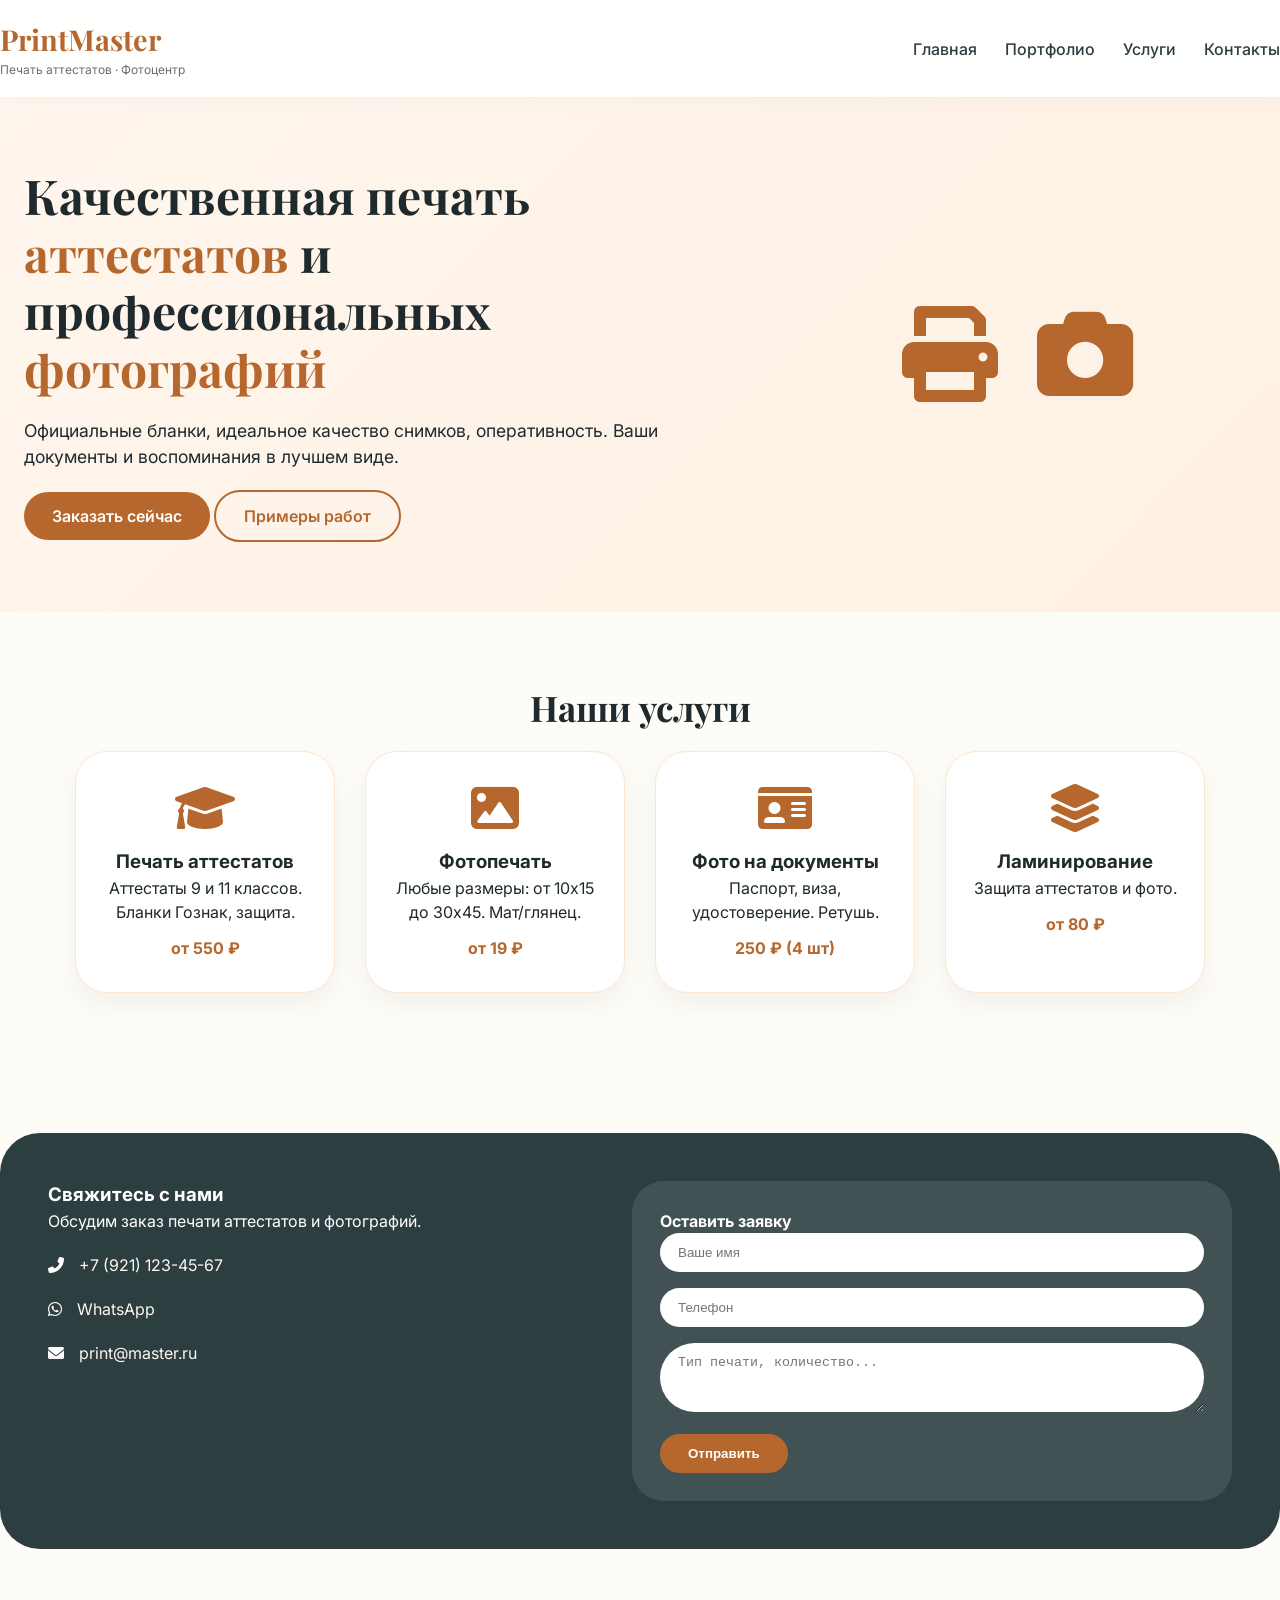
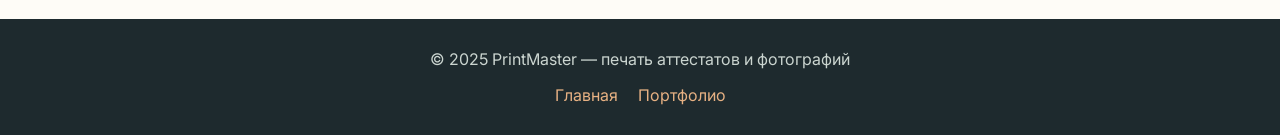
==== index.html @ b41b7007 "Add files via upload Add website" ====
<!DOCTYPE html>
<html lang="ru">
<head>
    <meta charset="UTF-8">
    <meta name="viewport" content="width=device-width, initial-scale=1.0">
    <title>PrintMaster | Печать аттестатов и фотографий</title>
    <link rel="stylesheet" href="style.css">
    <!-- Font Awesome 6 -->
    <link rel="stylesheet" href="https://cdnjs.cloudflare.com/ajax/libs/font-awesome/6.0.0-beta3/css/all.min.css">
    <!-- Google Fonts -->
    <link href="https://fonts.googleapis.com/css2?family=Inter:wght@300;400;500;600;700&family=Playfair+Display:wght@500;700&display=swap" rel="stylesheet">
</head>
<body>
<header>
    <div class="container navbar">
        <div class="logo">
            <h1>PrintMaster</h1>
            <p>Печать аттестатов · Фотоцентр</p>
        </div>
        <div class="nav-links">
            <a href="index.html">Главная</a>
            <a href="gallery.html">Портфолио</a>
            <a href="#services">Услуги</a>
            <a href="#contact">Контакты</a>
        </div>
    </div>
</header>

<main>
    <section class="hero">
        <div class="container hero-grid">
            <div class="hero-content">
                <h1>Качественная печать <span>аттестатов</span> и профессиональных <span>фотографий</span></h1>
                <p>Официальные бланки, идеальное качество снимков, оперативность. Ваши документы и воспоминания в лучшем виде.</p>
                <div class="hero-buttons">
                    <a href="#contact" class="btn">Заказать сейчас</a>
                    <a href="gallery.html" class="btn btn-outline">Примеры работ</a>
                </div>
            </div>
            <div class="hero-image">
                <i class="fas fa-print"></i>
                <i class="fas fa-camera" style="margin-left: 15px;"></i>
            </div>
        </div>
    </section>

    <section id="services" class="section">
        <div class="container">
            <div class="section-title">Наши услуги</div>
            <div class="cards-grid">
                <div class="service-card">
                    <i class="fas fa-graduation-cap service-icon"></i>
                    <h3>Печать аттестатов</h3>
                    <p>Аттестаты 9 и 11 классов. Бланки Гознак, защита.</p>
                    <div class="price-tag">от 550 ₽</div>
                </div>
                <div class="service-card">
                    <i class="fas fa-image service-icon"></i>
                    <h3>Фотопечать</h3>
                    <p>Любые размеры: от 10x15 до 30x45. Мат/глянец.</p>
                    <div class="price-tag">от 19 ₽</div>
                </div>
                <div class="service-card">
                    <i class="fas fa-id-card service-icon"></i>
                    <h3>Фото на документы</h3>
                    <p>Паспорт, виза, удостоверение. Ретушь.</p>
                    <div class="price-tag">250 ₽ (4 шт)</div>
                </div>
                <div class="service-card">
                    <i class="fas fa-layer-group service-icon"></i>
                    <h3>Ламинирование</h3>
                    <p>Защита аттестатов и фото.</p>
                    <div class="price-tag">от 80 ₽</div>
                </div>
            </div>
        </div>
    </section>

    <section id="contact" class="section contact-section">
        <div class="container contact-wrap">
            <div class="contact-info">
                <h3>Свяжитесь с нами</h3>
                <p>Обсудим заказ печати аттестатов и фотографий.</p>
                <div class="contact-detail"><i class="fas fa-phone-alt"></i> <span>+7 (921) 123-45-67</span></div>
                <div class="contact-detail"><i class="fab fa-whatsapp"></i> <a href="https://wa.me/79211234567">WhatsApp</a></div>
                <div class="contact-detail"><i class="fas fa-envelope"></i> <a href="mailto:print@master.ru">print@master.ru</a></div>
            </div>
            <div class="contact-form">
                <h4>Оставить заявку</h4>
                <form id="callbackForm">
                    <input type="text" placeholder="Ваше имя" required>
                    <input type="tel" placeholder="Телефон" required>
                    <textarea rows="3" placeholder="Тип печати, количество..."></textarea>
                    <button type="submit" class="btn">Отправить</button>
                </form>
            </div>
        </div>
    </section>
</main>
<footer>
    <div class="container">
        <p>© 2025 PrintMaster — печать аттестатов и фотографий</p>
        <div class="footer-links">
            <a href="index.html">Главная</a>
            <a href="gallery.html">Портфолио</a>
        </div>
    </div>
</footer>
<script>
    document.querySelectorAll('a[href^="#"]').forEach(anchor => {
        anchor.addEventListener('click', function(e) {
            let target = document.querySelector(this.getAttribute('href'));
            if (target) { e.preventDefault(); target.scrollIntoView({ behavior: 'smooth' }); }
        });
    });
    document.getElementById('callbackForm')?.addEventListener('submit', function(e) {
        e.preventDefault(); alert('Спасибо! Мы свяжемся с вами.'); this.reset();
    });
</script>
</body>
</html>
---- style.css ----
* {
    margin: 0;
    padding: 0;
    box-sizing: border-box;
}
body {
    font-family: 'Inter', sans-serif;
    background-color: #fefcf7;
    color: #1e2a2e;
    line-height: 1.5;
}
.container {
    max-width: 1280px;
    margin: 0 auto;
    padding: 0 24px;
}
/* header */
header {
    background: #ffffffd9;
    backdrop-filter: blur(2px);
    position: sticky;
    top: 0;
    z-index: 100;
    box-shadow: 0 4px 20px rgba(0,0,0,0.03);
}
.navbar {
    display: flex;
    justify-content: space-between;
    align-items: center;
    padding: 18px 0;
    flex-wrap: wrap;
}
.logo h1 {
    font-family: 'Playfair Display', serif;
    font-size: 1.8rem;
    color: #b5672e;
}
.logo p {
    font-size: 0.75rem;
    color: #6b6f6b;
}
.nav-links {
    display: flex;
    gap: 28px;
}
.nav-links a {
    text-decoration: none;
    font-weight: 500;
    color: #2d3e40;
}
.nav-links a:hover { color: #b5672e; }
/* buttons */
.btn {
    display: inline-block;
    background: #b5672e;
    color: white;
    padding: 12px 28px;
    border-radius: 40px;
    text-decoration: none;
    font-weight: 600;
    transition: 0.2s;
    border: none;
    cursor: pointer;
}
.btn-outline {
    background: transparent;
    border: 2px solid #b5672e;
    color: #b5672e;
}
.btn-outline:hover {
    background: #b5672e;
    color: white;
}
.btn:hover { background: #964b1c; transform: translateY(-2px); }
/* hero */
.hero {
    padding: 70px 0;
    background: linear-gradient(135deg, #fff6ed, #fef0e4);
}
.hero-grid {
    display: flex;
    align-items: center;
    gap: 40px;
    flex-wrap: wrap;
}
.hero-content { flex: 1.2; }
.hero-content h1 {
    font-size: 3rem;
    font-family: 'Playfair Display', serif;
    line-height: 1.2;
}
.hero-content h1 span { color: #b5672e; }
.hero-content p {
    font-size: 1.1rem;
    margin: 20px 0;
}
.hero-image {
    flex: 0.8;
    text-align: center;
    font-size: 6rem;
    color: #b5672e;
}
/* sections */
.section {
    padding: 70px 0;
}
.section-title {
    text-align: center;
    font-size: 2.2rem;
    font-family: 'Playfair Display', serif;
    font-weight: 700;
    margin-bottom: 16px;
}
.section-sub {
    text-align: center;
    color: #6c757d;
    margin-bottom: 48px;
}
.cards-grid {
    display: flex;
    flex-wrap: wrap;
    justify-content: center;
    gap: 30px;
}
.service-card {
    background: white;
    border-radius: 32px;
    padding: 32px 24px;
    width: 260px;
    text-align: center;
    box-shadow: 0 12px 28px rgba(0,0,0,0.05);
    border: 1px solid #ffe4ce;
}
.service-icon {
    font-size: 3rem;
    color: #b5672e;
    margin-bottom: 16px;
}
.price-tag {
    font-weight: 700;
    color: #b5672e;
    margin-top: 12px;
}
/* gallery page styles */
.gallery-grid {
    display: flex;
    flex-wrap: wrap;
    gap: 28px;
    justify-content: center;
}
.gallery-item {
    background: white;
    border-radius: 24px;
    overflow: hidden;
    width: 280px;
    box-shadow: 0 8px 20px rgba(0,0,0,0.05);
    transition: 0.2s;
    cursor: pointer;
}
.gallery-item img {
    width: 100%;
    height: 220px;
    object-fit: cover;
    transition: 0.2s;
}
.gallery-item:hover img { transform: scale(1.02); }
.gallery-caption {
    padding: 12px;
    text-align: center;
    font-weight: 500;
    background: white;
}
.gallery-note {
    text-align: center;
    margin-top: 40px;
    font-size: 0.9rem;
    color: #6c757d;
}
/* lightbox */
.lightbox {
    display: none;
    position: fixed;
    top: 0; left: 0;
    width: 100%; height: 100%;
    background: rgba(0,0,0,0.9);
    justify-content: center;
    align-items: center;
    z-index: 1000;
}
.lightbox-content {
    max-width: 90%;
    max-height: 90%;
    border-radius: 16px;
}
.close-lightbox {
    position: absolute;
    top: 30px;
    right: 40px;
    font-size: 40px;
    color: white;
    cursor: pointer;
}
/* contact */
.contact-wrap {
    background: #2d3e40;
    border-radius: 40px;
    padding: 48px;
    color: white;
    display: flex;
    flex-wrap: wrap;
    gap: 40px;
}
.contact-info { flex: 1; }
.contact-detail {
    display: flex;
    align-items: center;
    gap: 15px;
    margin-top: 20px;
}
.contact-detail a, .contact-detail span { color: #fef7f0; text-decoration: none; }
.contact-form {
    flex: 1;
    background: rgba(255,255,255,0.1);
    padding: 28px;
    border-radius: 32px;
}
.contact-form input, .contact-form textarea {
    width: 100%;
    padding: 12px 18px;
    margin-bottom: 16px;
    border-radius: 48px;
    border: none;
}
footer {
    background: #1e2a2e;
    color: #cbd5d0;
    text-align: center;
    padding: 28px;
}
.footer-links {
    margin-top: 12px;
    display: flex;
    justify-content: center;
    gap: 20px;
}
.footer-links a { color: #e7b183; text-decoration: none; }
@media (max-width: 760px) {
    .navbar { flex-direction: column; gap: 12px; }
    .hero-content h1 { font-size: 2rem; }
    .hero-grid { flex-direction: column; text-align: center; }
    .contact-wrap { flex-direction: column; }
}
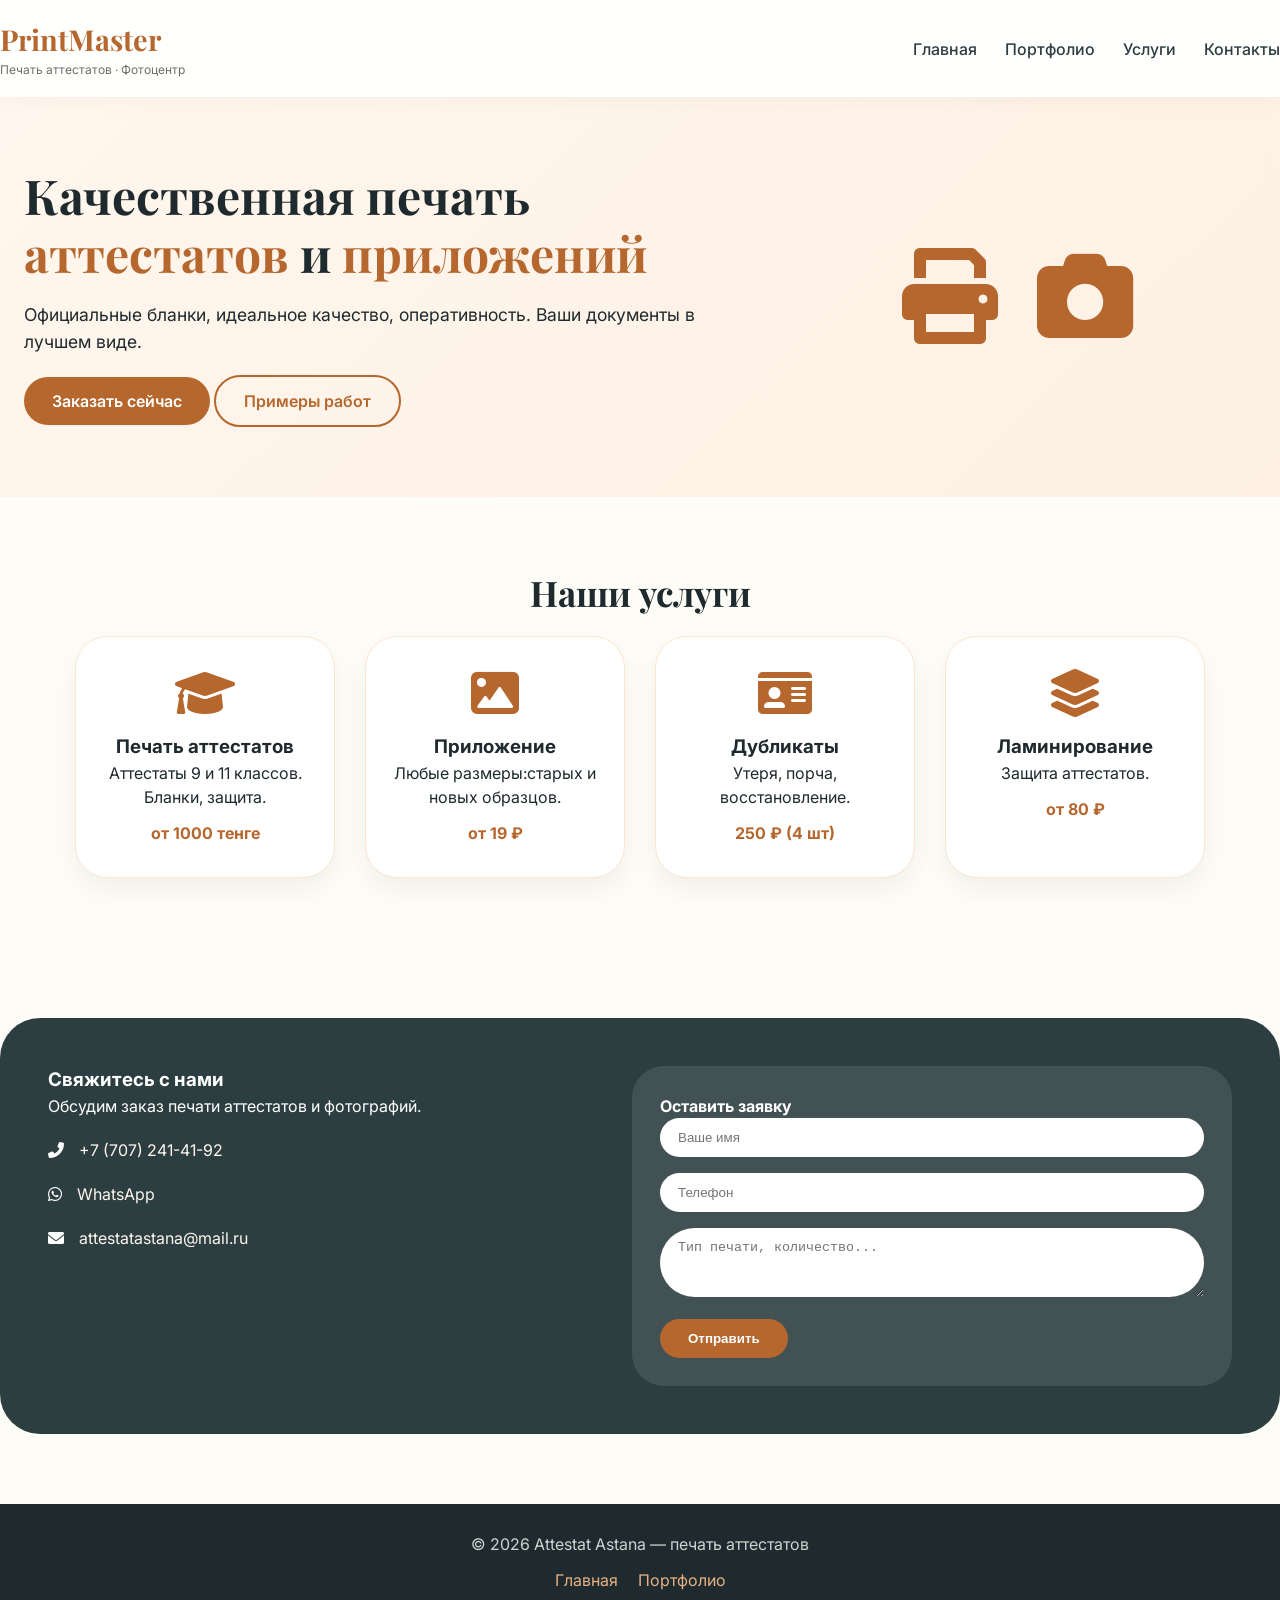
==== commit 1b95e07b: "Update index.html" ====
--- a/index.html
+++ b/index.html
@@ -3,7 +3,7 @@
 <head>
     <meta charset="UTF-8">
     <meta name="viewport" content="width=device-width, initial-scale=1.0">
-    <title>PrintMaster | Печать аттестатов и фотографий</title>
+    <title>Attestat Astana | Печать аттестатов и фотографий</title>
     <link rel="stylesheet" href="style.css">
     <!-- Font Awesome 6 -->
     <link rel="stylesheet" href="https://cdnjs.cloudflare.com/ajax/libs/font-awesome/6.0.0-beta3/css/all.min.css">
@@ -30,8 +30,8 @@
     <section class="hero">
         <div class="container hero-grid">
             <div class="hero-content">
-                <h1>Качественная печать <span>аттестатов</span> и профессиональных <span>фотографий</span></h1>
-                <p>Официальные бланки, идеальное качество снимков, оперативность. Ваши документы и воспоминания в лучшем виде.</p>
+                <h1>Качественная печать <span>аттестатов </span> и <span>приложений</span></h1>
+                <p>Официальные бланки, идеальное качество, оперативность. Ваши документы в лучшем виде.</p>
                 <div class="hero-buttons">
                     <a href="#contact" class="btn">Заказать сейчас</a>
                     <a href="gallery.html" class="btn btn-outline">Примеры работ</a>
@@ -51,25 +51,25 @@
                 <div class="service-card">
                     <i class="fas fa-graduation-cap service-icon"></i>
                     <h3>Печать аттестатов</h3>
-                    <p>Аттестаты 9 и 11 классов. Бланки Гознак, защита.</p>
-                    <div class="price-tag">от 550 ₽</div>
+                    <p>Аттестаты 9 и 11 классов. Бланки, защита.</p>
+                    <div class="price-tag">от 1000 тенге</div>
                 </div>
                 <div class="service-card">
                     <i class="fas fa-image service-icon"></i>
-                    <h3>Фотопечать</h3>
-                    <p>Любые размеры: от 10x15 до 30x45. Мат/глянец.</p>
+                    <h3>Приложение</h3>
+                    <p>Любые размеры:старых и новых образцов.</p>
                     <div class="price-tag">от 19 ₽</div>
                 </div>
                 <div class="service-card">
                     <i class="fas fa-id-card service-icon"></i>
-                    <h3>Фото на документы</h3>
-                    <p>Паспорт, виза, удостоверение. Ретушь.</p>
+                    <h3>Дубликаты</h3>
+                    <p>Утеря, порча, восстановление.</p>
                     <div class="price-tag">250 ₽ (4 шт)</div>
                 </div>
                 <div class="service-card">
                     <i class="fas fa-layer-group service-icon"></i>
                     <h3>Ламинирование</h3>
-                    <p>Защита аттестатов и фото.</p>
+                    <p>Защита аттестатов.</p>
                     <div class="price-tag">от 80 ₽</div>
                 </div>
             </div>
@@ -81,9 +81,9 @@
             <div class="contact-info">
                 <h3>Свяжитесь с нами</h3>
                 <p>Обсудим заказ печати аттестатов и фотографий.</p>
-                <div class="contact-detail"><i class="fas fa-phone-alt"></i> <span>+7 (921) 123-45-67</span></div>
+                <div class="contact-detail"><i class="fas fa-phone-alt"></i> <span>+7 (707) 241-41-92</span></div>
                 <div class="contact-detail"><i class="fab fa-whatsapp"></i> <a href="https://wa.me/79211234567">WhatsApp</a></div>
-                <div class="contact-detail"><i class="fas fa-envelope"></i> <a href="mailto:print@master.ru">print@master.ru</a></div>
+                <div class="contact-detail"><i class="fas fa-envelope"></i> <a href="mailto:print@master.ru">attestatastana@mail.ru</a></div>
             </div>
             <div class="contact-form">
                 <h4>Оставить заявку</h4>
@@ -99,7 +99,7 @@
 </main>
 <footer>
     <div class="container">
-        <p>© 2025 PrintMaster — печать аттестатов и фотографий</p>
+        <p>© 2026 Attestat Astana — печать аттестатов </p>
         <div class="footer-links">
             <a href="index.html">Главная</a>
             <a href="gallery.html">Портфолио</a>
@@ -118,4 +118,4 @@
     });
 </script>
 </body>
-</html>+</html>
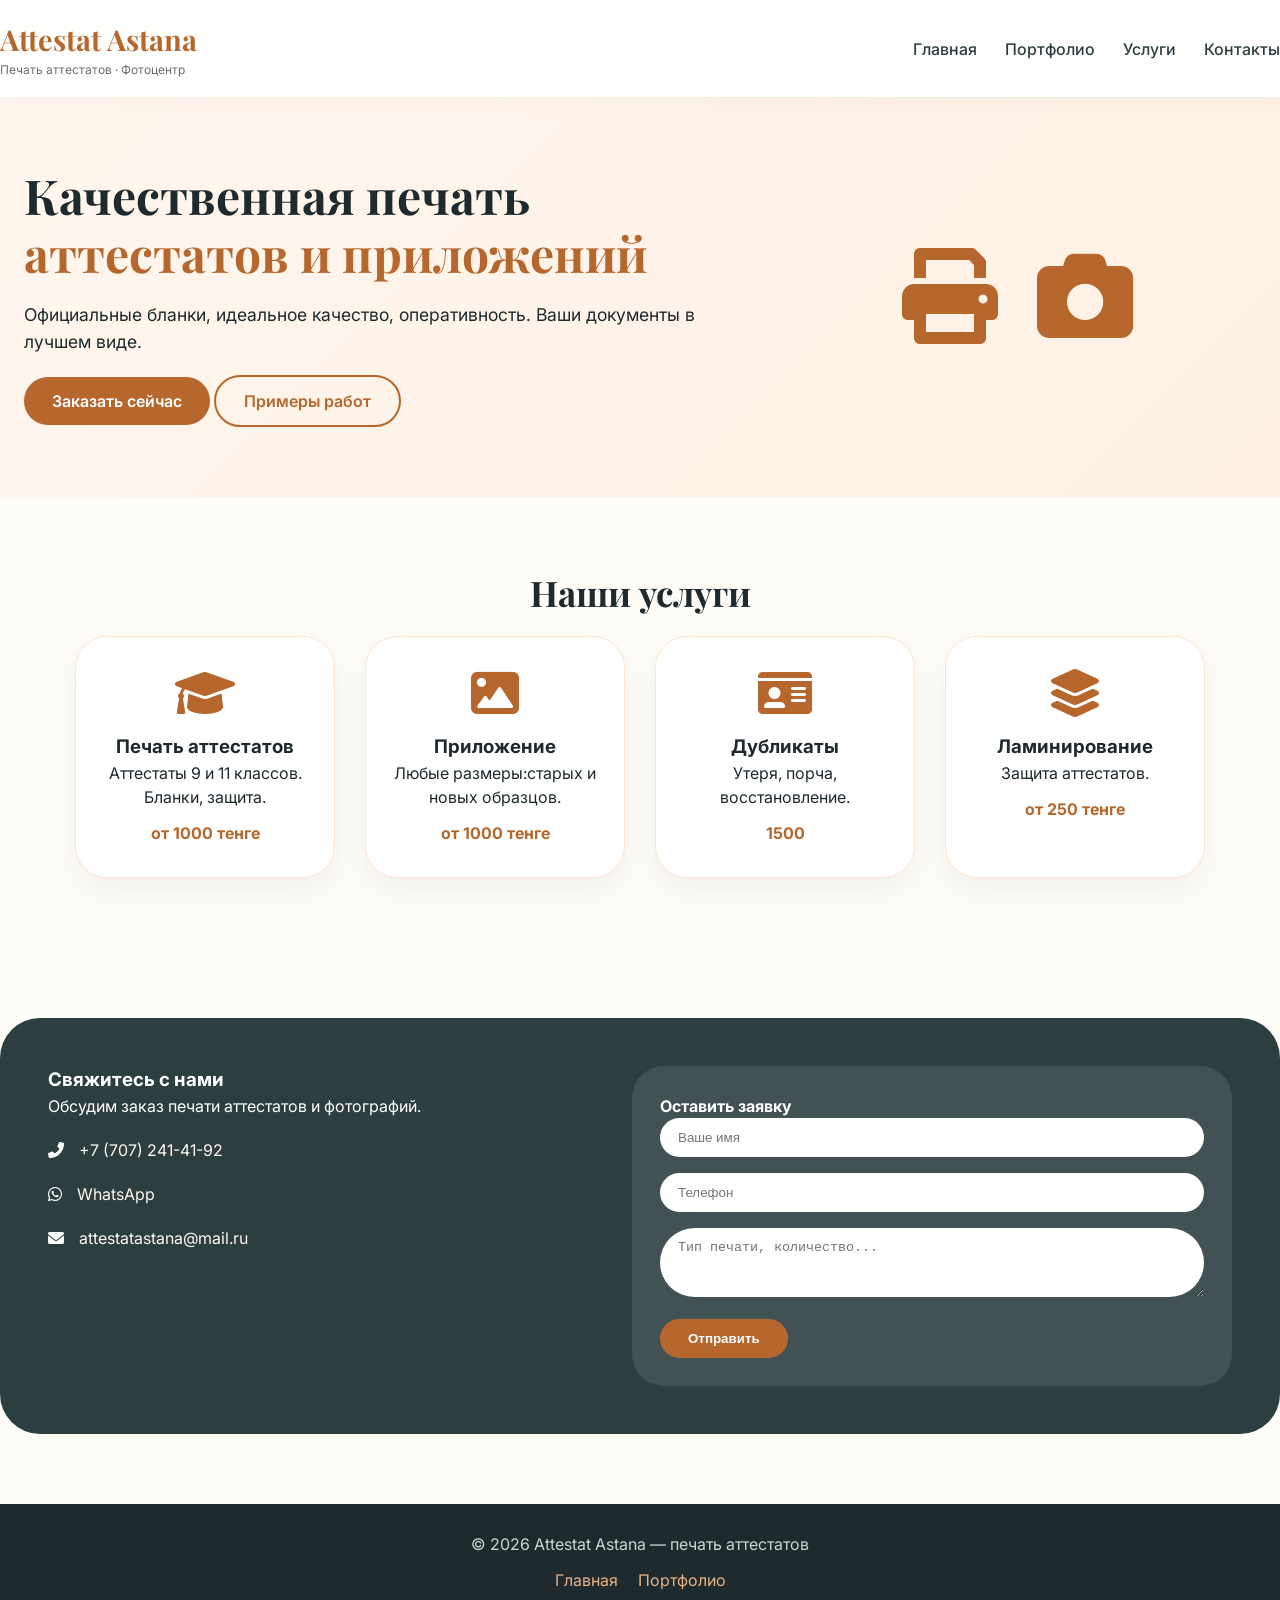
==== commit a1e62461: "Update index.html" ====
--- a/index.html
+++ b/index.html
@@ -14,7 +14,7 @@
 <header>
     <div class="container navbar">
         <div class="logo">
-            <h1>PrintMaster</h1>
+            <h1>Attestat Astana</h1>
             <p>Печать аттестатов · Фотоцентр</p>
         </div>
         <div class="nav-links">
@@ -30,7 +30,7 @@
     <section class="hero">
         <div class="container hero-grid">
             <div class="hero-content">
-                <h1>Качественная печать <span>аттестатов </span> и <span>приложений</span></h1>
+                <h1>Качественная печать <span>аттестатов </span><span>и приложений</span></h1>
                 <p>Официальные бланки, идеальное качество, оперативность. Ваши документы в лучшем виде.</p>
                 <div class="hero-buttons">
                     <a href="#contact" class="btn">Заказать сейчас</a>
@@ -58,19 +58,19 @@
                     <i class="fas fa-image service-icon"></i>
                     <h3>Приложение</h3>
                     <p>Любые размеры:старых и новых образцов.</p>
-                    <div class="price-tag">от 19 ₽</div>
+                    <div class="price-tag">от 1000 тенге</div>
                 </div>
                 <div class="service-card">
                     <i class="fas fa-id-card service-icon"></i>
                     <h3>Дубликаты</h3>
                     <p>Утеря, порча, восстановление.</p>
-                    <div class="price-tag">250 ₽ (4 шт)</div>
+                    <div class="price-tag">1500 </div>
                 </div>
                 <div class="service-card">
                     <i class="fas fa-layer-group service-icon"></i>
                     <h3>Ламинирование</h3>
                     <p>Защита аттестатов.</p>
-                    <div class="price-tag">от 80 ₽</div>
+                    <div class="price-tag">от 250 тенге</div>
                 </div>
             </div>
         </div>
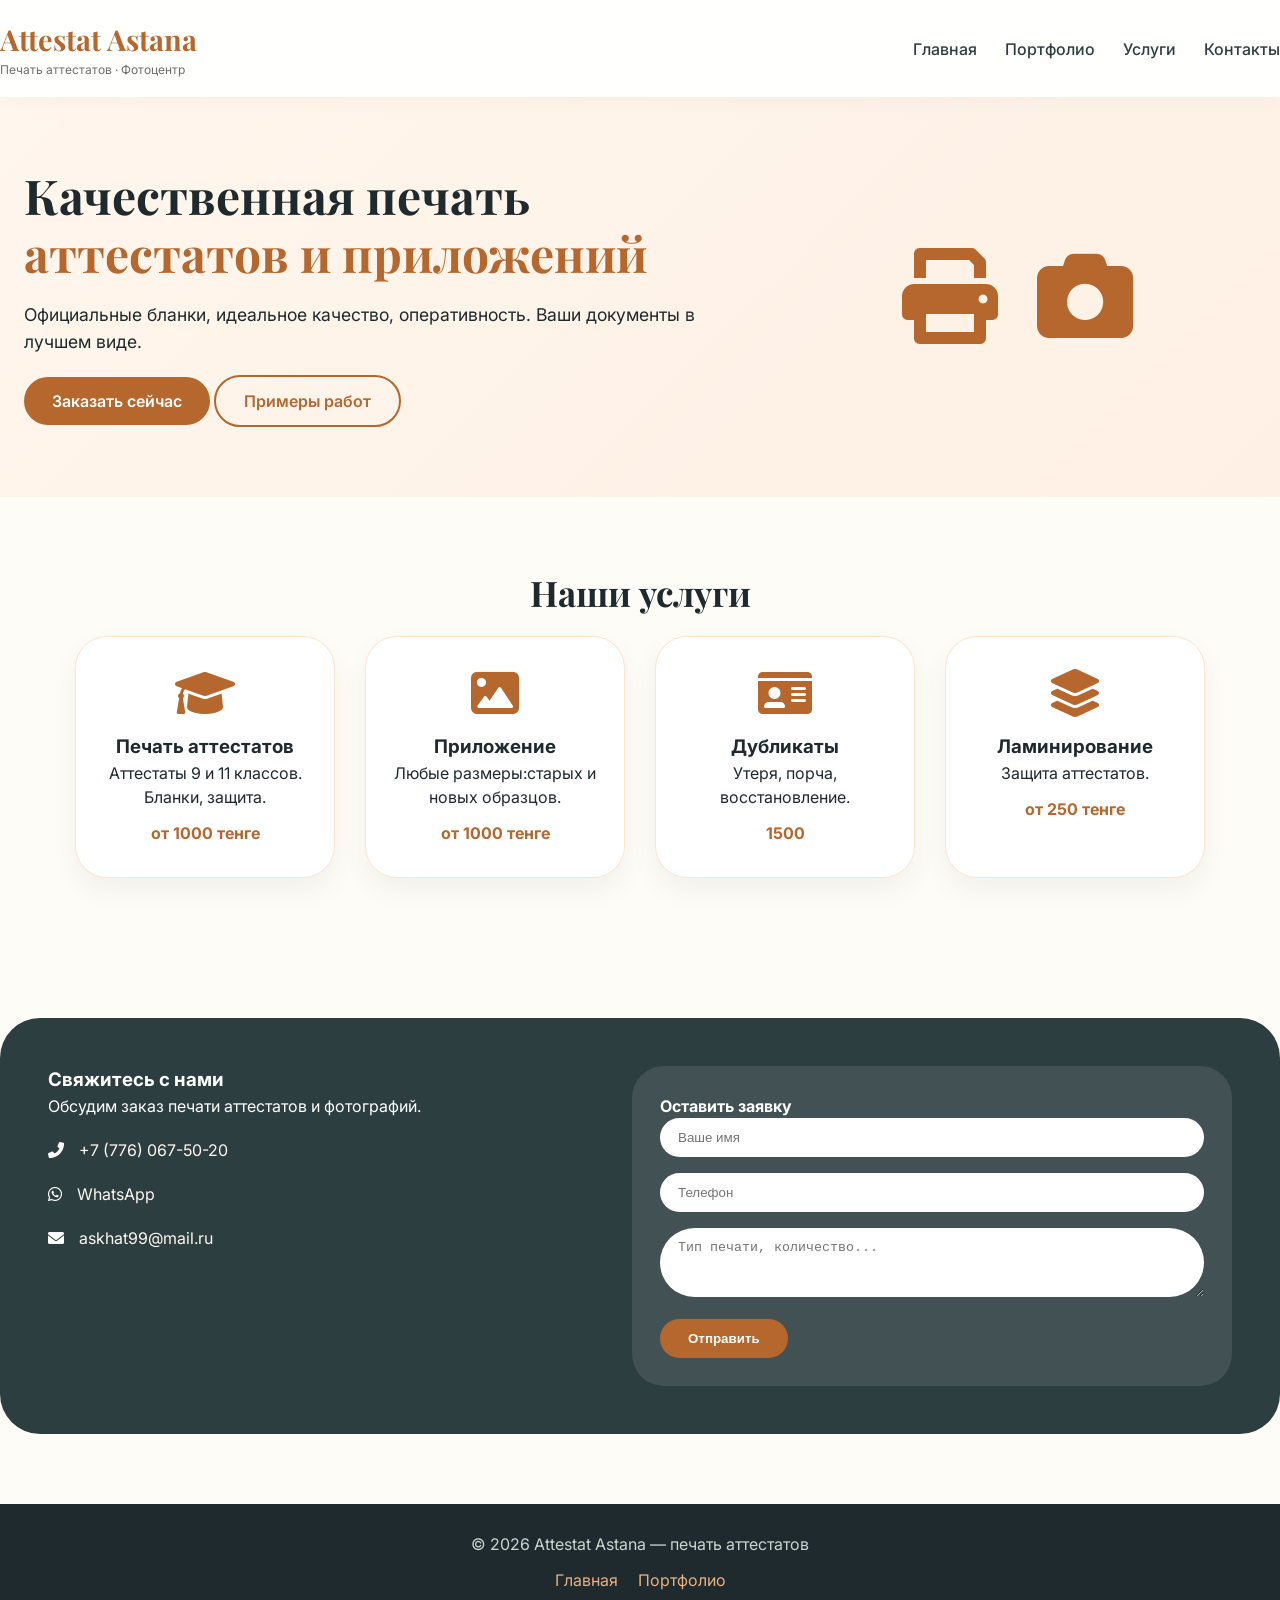
==== commit f0b31a38: "Update contact information in index.html" ====
--- a/index.html
+++ b/index.html
@@ -81,9 +81,9 @@
             <div class="contact-info">
                 <h3>Свяжитесь с нами</h3>
                 <p>Обсудим заказ печати аттестатов и фотографий.</p>
-                <div class="contact-detail"><i class="fas fa-phone-alt"></i> <span>+7 (707) 241-41-92</span></div>
-                <div class="contact-detail"><i class="fab fa-whatsapp"></i> <a href="https://wa.me/79211234567">WhatsApp</a></div>
-                <div class="contact-detail"><i class="fas fa-envelope"></i> <a href="mailto:print@master.ru">attestatastana@mail.ru</a></div>
+                <div class="contact-detail"><i class="fas fa-phone-alt"></i> <span>+7 (776) 067-50-20</span></div>
+                <div class="contact-detail"><i class="fab fa-whatsapp"></i> <a href="https://wa.me/+77760675020">WhatsApp</a></div>
+                <div class="contact-detail"><i class="fas fa-envelope"></i> <a href="mailto:print@master.ru">askhat99@mail.ru</a></div>
             </div>
             <div class="contact-form">
                 <h4>Оставить заявку</h4>
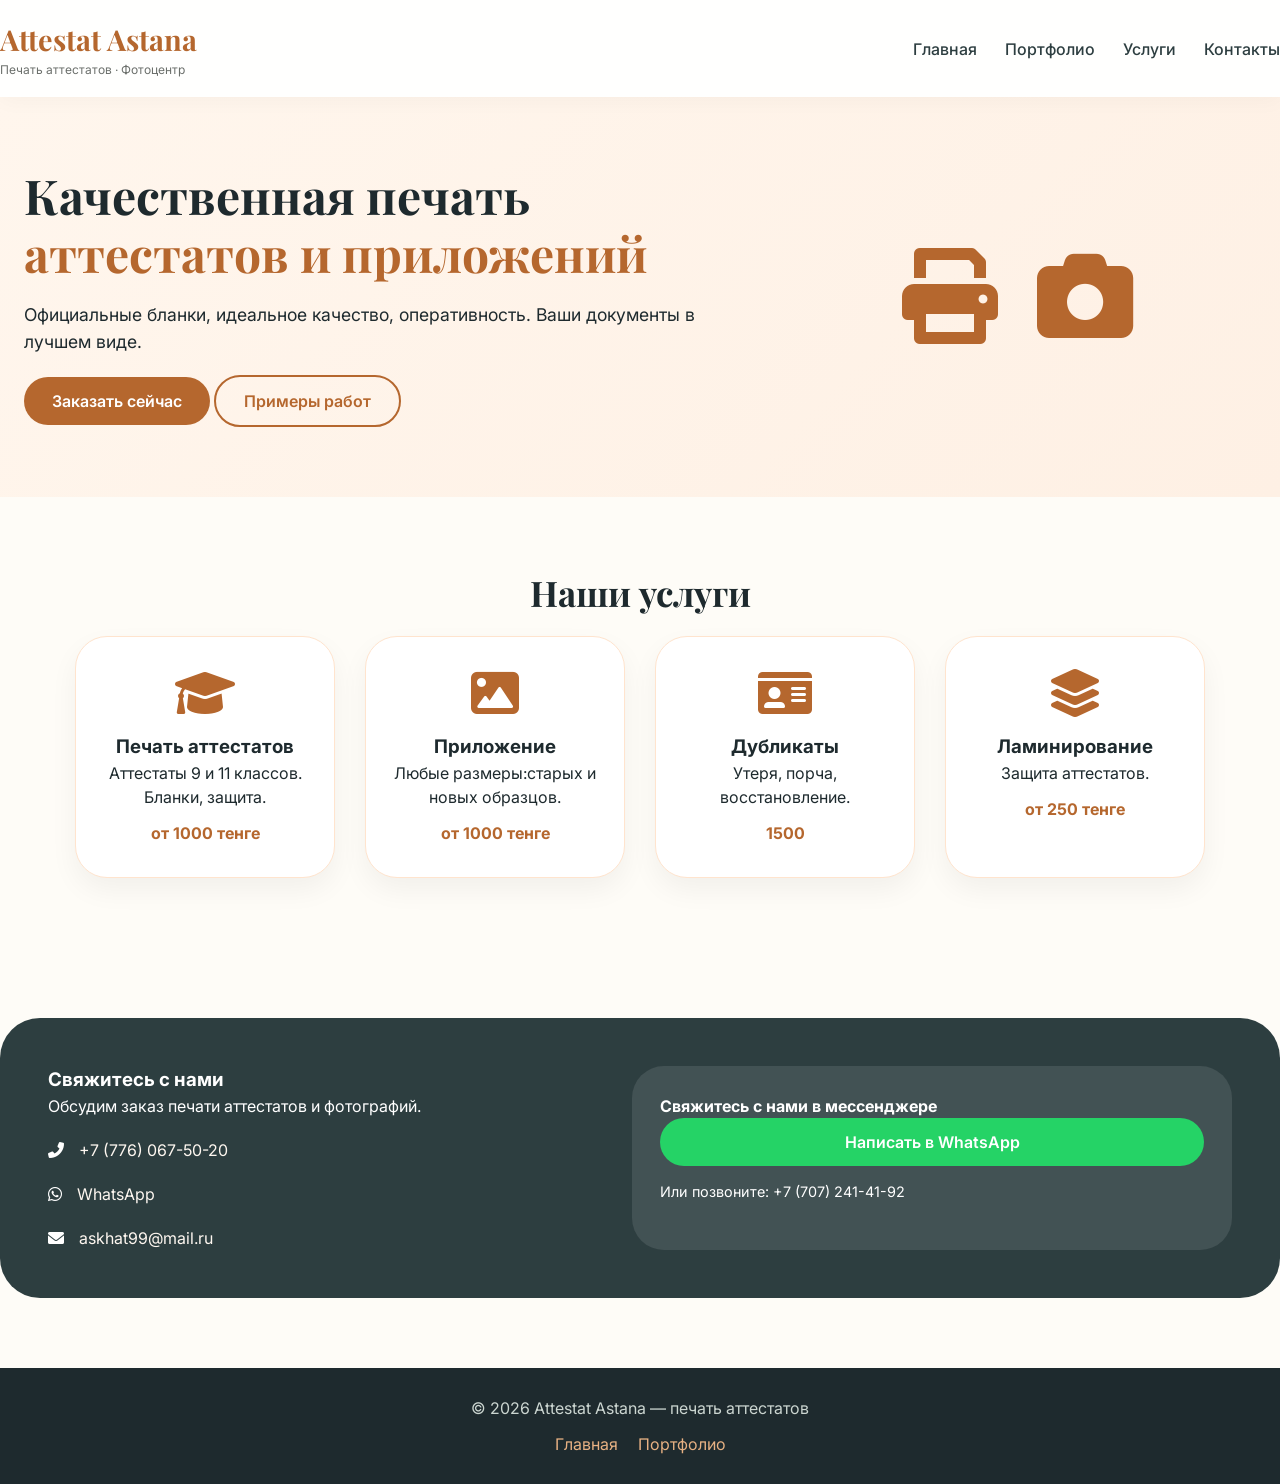
==== commit 3e9c21dd: "Update index.html" ====
--- a/index.html
+++ b/index.html
@@ -85,15 +85,11 @@
                 <div class="contact-detail"><i class="fab fa-whatsapp"></i> <a href="https://wa.me/+77760675020">WhatsApp</a></div>
                 <div class="contact-detail"><i class="fas fa-envelope"></i> <a href="mailto:print@master.ru">askhat99@mail.ru</a></div>
             </div>
-            <div class="contact-form">
-                <h4>Оставить заявку</h4>
-                <form id="callbackForm">
-                    <input type="text" placeholder="Ваше имя" required>
-                    <input type="tel" placeholder="Телефон" required>
-                    <textarea rows="3" placeholder="Тип печати, количество..."></textarea>
-                    <button type="submit" class="btn">Отправить</button>
-                </form>
-            </div>
+          <div class="contact-form">
+    <h4>Свяжитесь с нами в мессенджере</h4>
+    <a href="https://wa.me/77072414192" target="_blank" class="btn" style="background: #25D366; text-align: center; display: block;">Написать в WhatsApp</a>
+    <p style="margin-top: 15px; font-size: 0.9rem;">Или позвоните: +7 (707) 241-41-92</p>
+</div>
         </div>
     </section>
 </main>
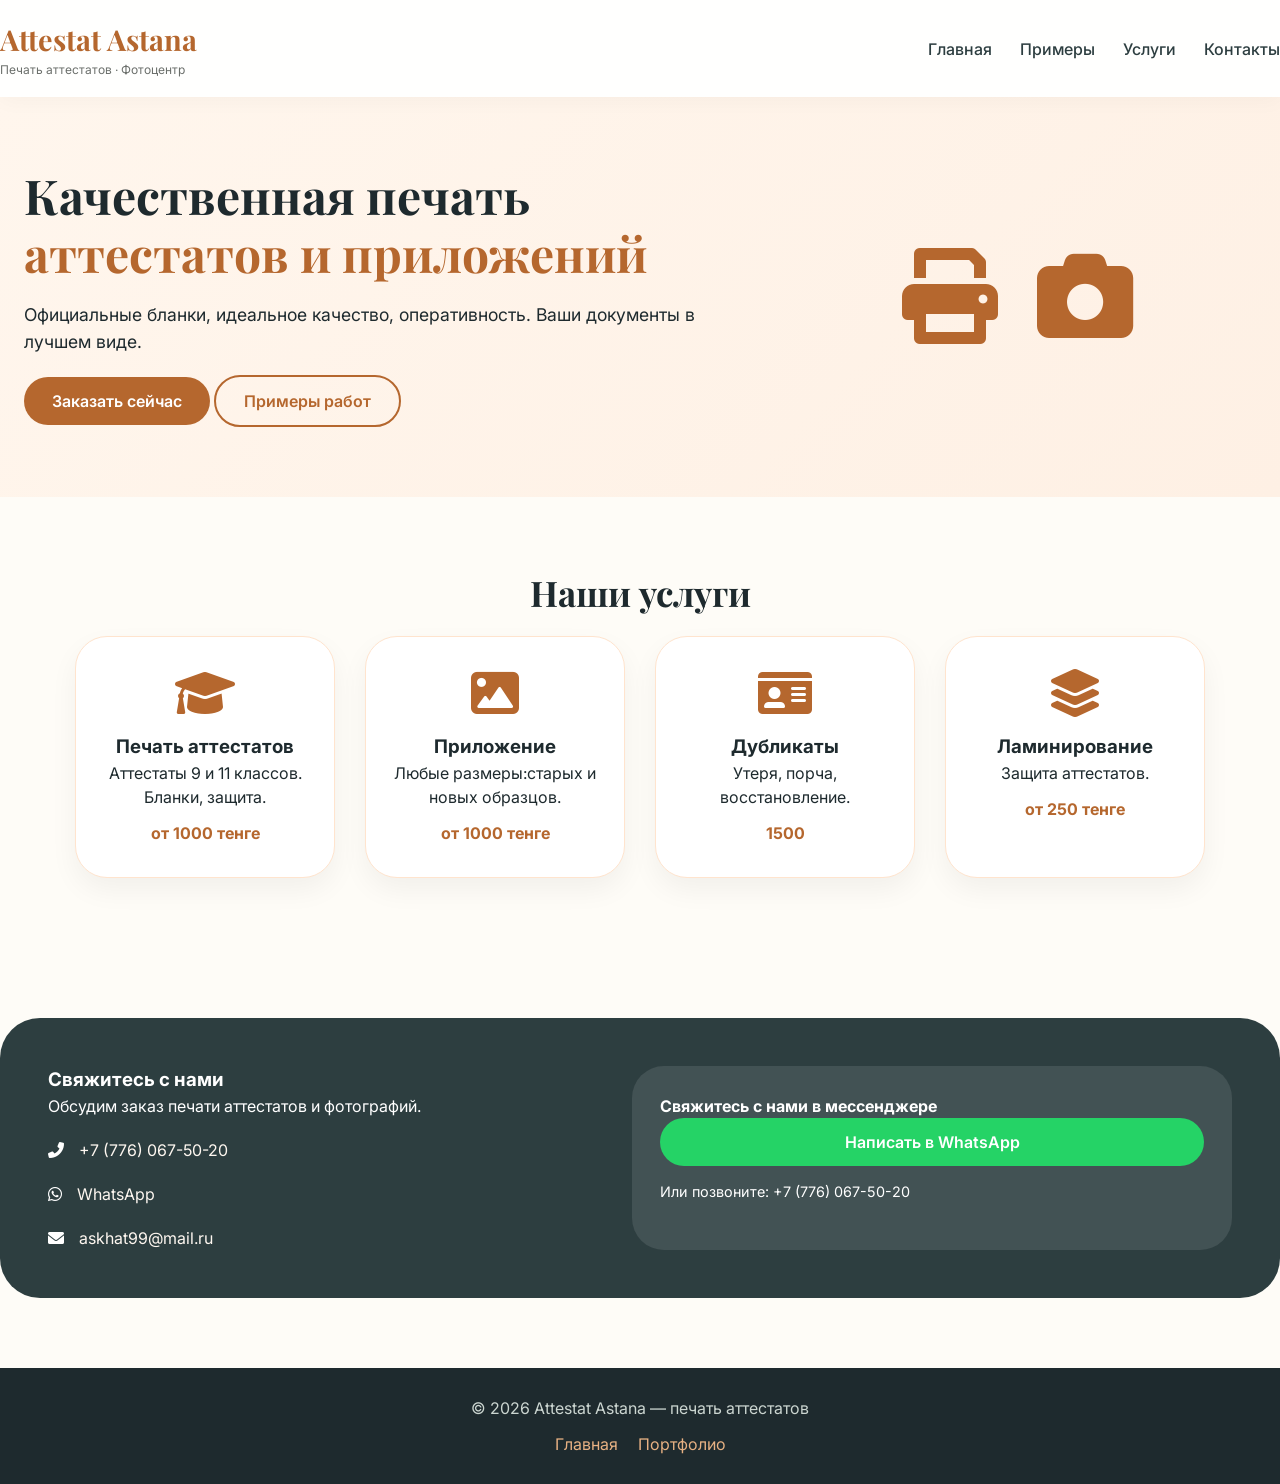
==== commit 8763eb4b: "Update index.html" ====
--- a/index.html
+++ b/index.html
@@ -19,7 +19,7 @@
         </div>
         <div class="nav-links">
             <a href="index.html">Главная</a>
-            <a href="gallery.html">Портфолио</a>
+            <a href="gallery.html">Примеры</a>
             <a href="#services">Услуги</a>
             <a href="#contact">Контакты</a>
         </div>
@@ -87,8 +87,8 @@
             </div>
           <div class="contact-form">
     <h4>Свяжитесь с нами в мессенджере</h4>
-    <a href="https://wa.me/77072414192" target="_blank" class="btn" style="background: #25D366; text-align: center; display: block;">Написать в WhatsApp</a>
-    <p style="margin-top: 15px; font-size: 0.9rem;">Или позвоните: +7 (707) 241-41-92</p>
+    <a href="https://wa.me/+77760675020" target="_blank" class="btn" style="background: #25D366; text-align: center; display: block;">Написать в WhatsApp</a>
+    <p style="margin-top: 15px; font-size: 0.9rem;">Или позвоните: +7 (776) 067-50-20</p>
 </div>
         </div>
     </section>
